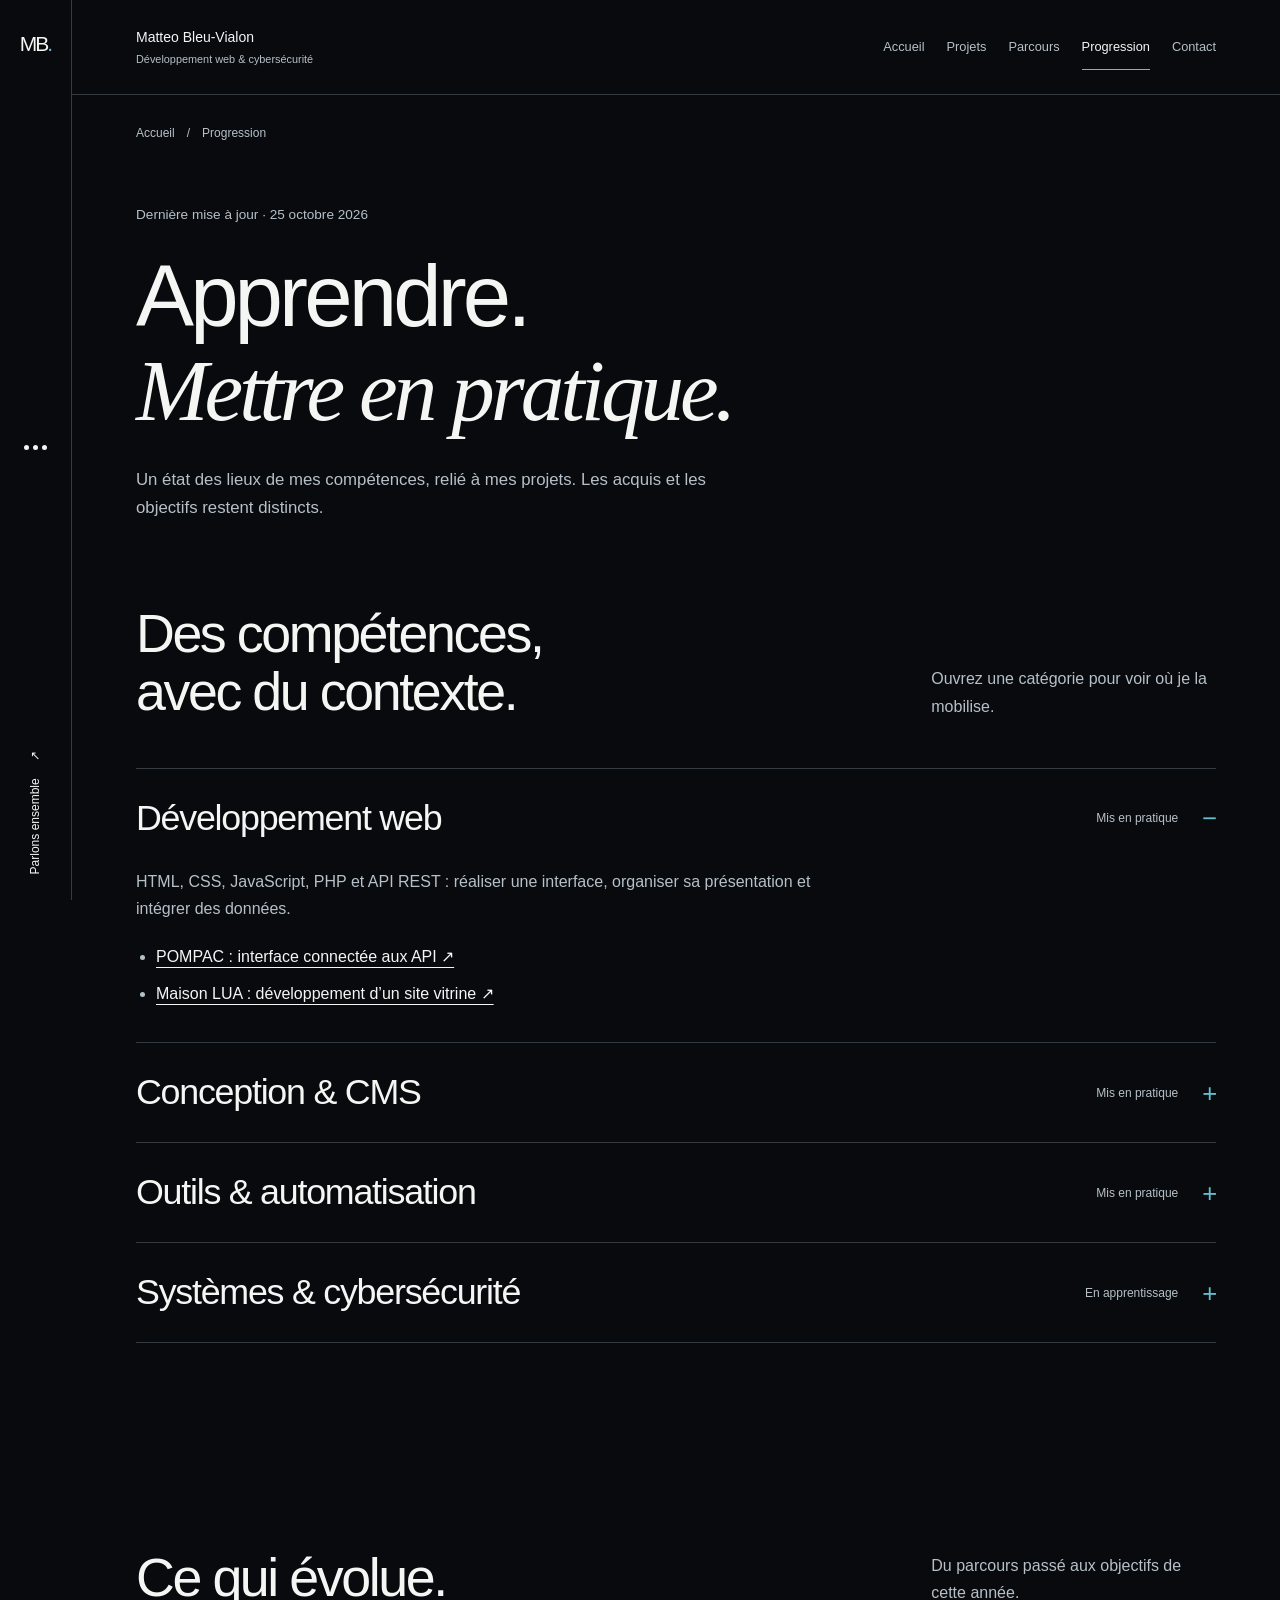
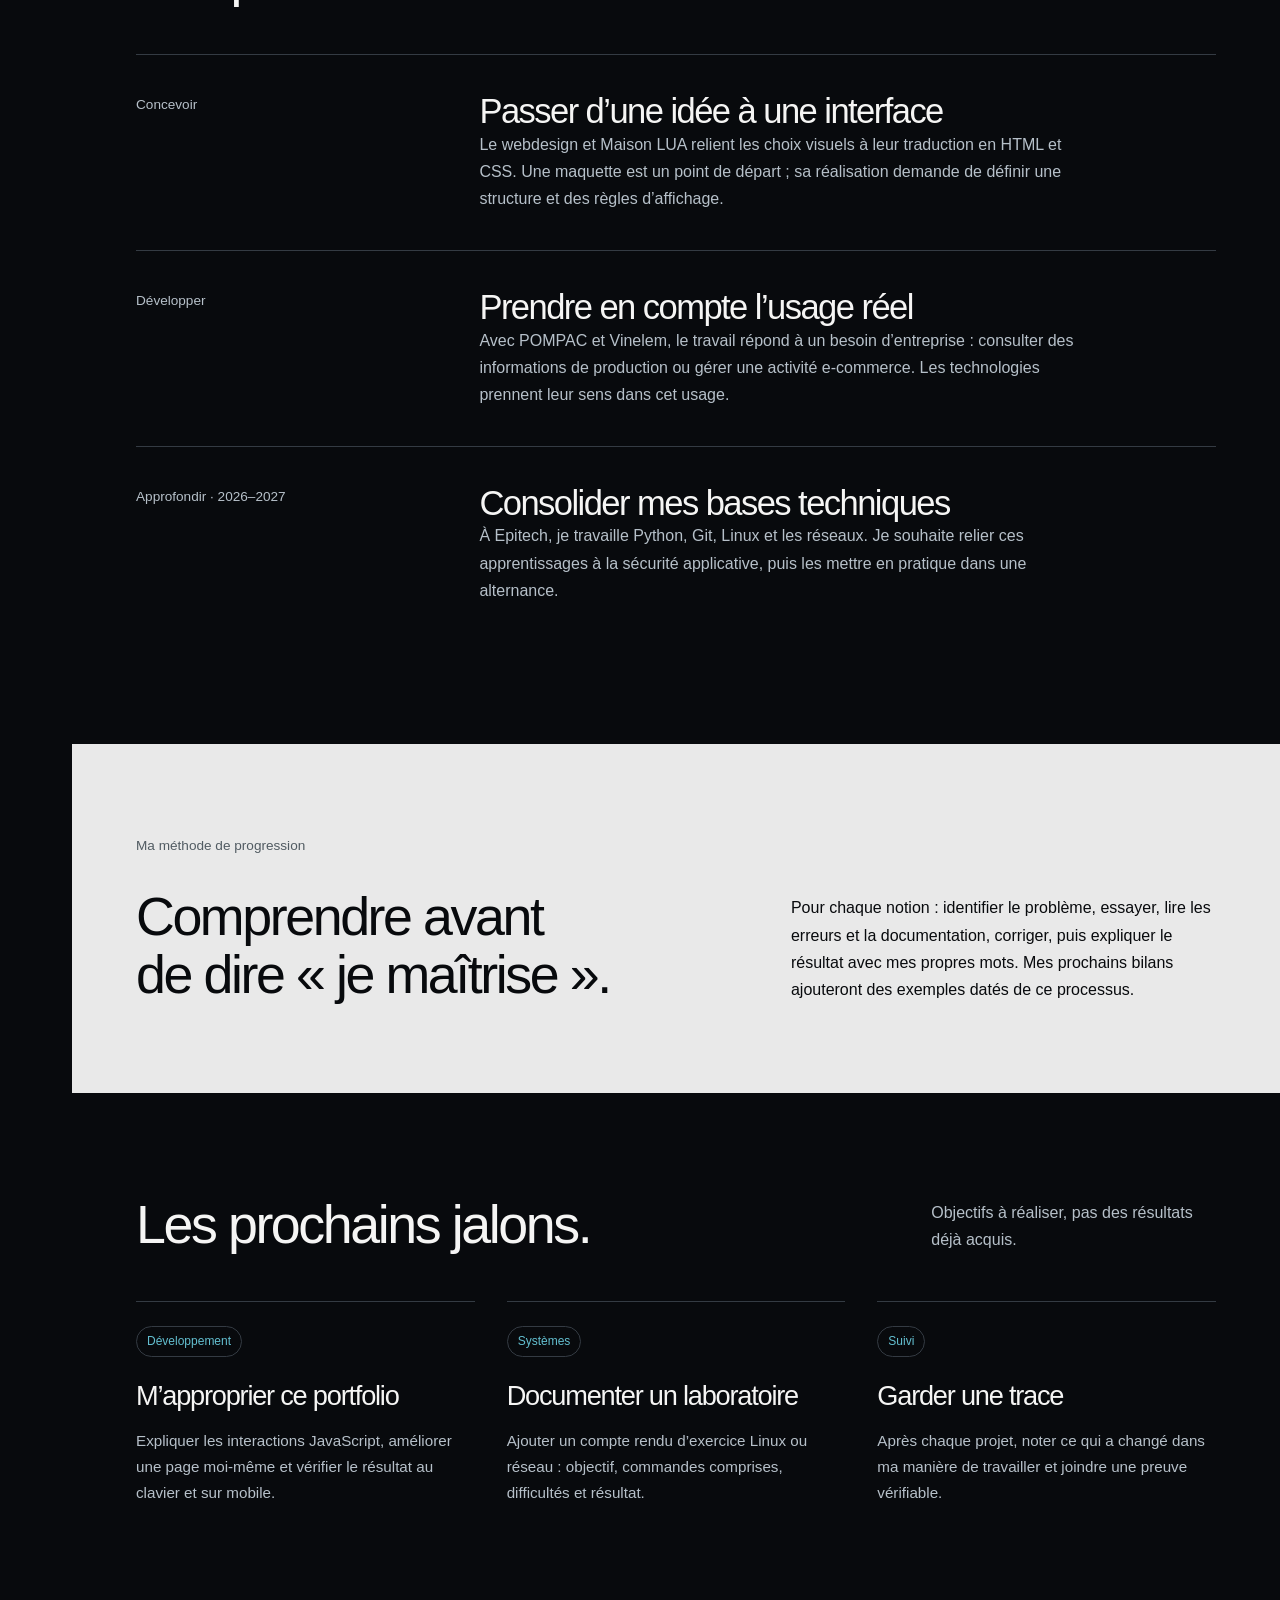
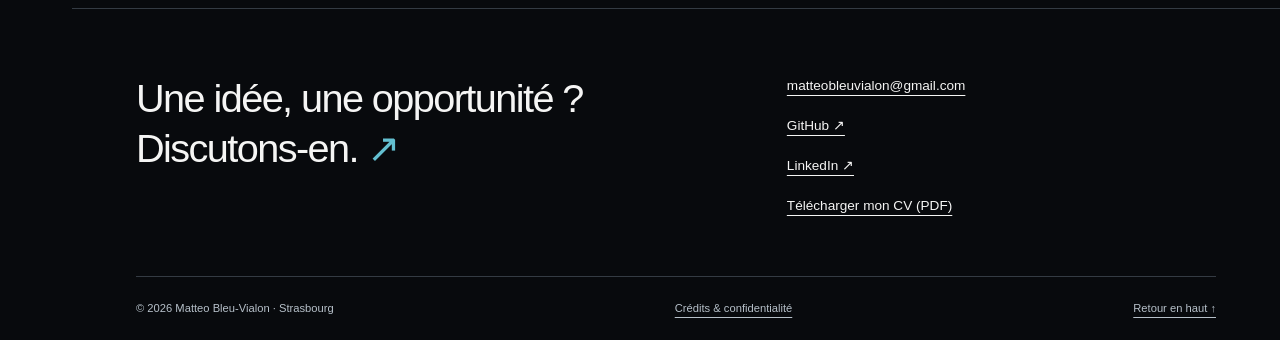
==== progression.html @ c596d95f "Initial commit: portfolio website" ====
<!doctype html>
<html lang="fr">
  <head>
    <meta charset="utf-8" />
    <meta name="viewport" content="width=device-width, initial-scale=1" />
    <title>Progression — Matteo Bleu-Vialon</title>
    <meta
      name="description"
      content="Compétences mises en pratique, apprentissages actuels et objectifs de progression de Matteo Bleu-Vialon à Epitech."
    />
    <meta name="theme-color" content="#080a0d" />
    <meta property="og:title" content="Progression — Matteo Bleu-Vialon" />
    <meta
      property="og:description"
      content="Compétences mises en pratique, apprentissages actuels et objectifs de progression de Matteo Bleu-Vialon à Epitech."
    />
    <meta property="og:type" content="website" />
    <meta property="og:locale" content="fr_FR" />
    <link rel="icon" type="image/svg+xml" href="assets/images/favicon.svg" />
    <link rel="stylesheet" href="assets/css/style.css" />
    <script src="assets/js/main.js" defer></script>
  </head>
  <body id="haut">
    <a class="skip-link" href="#contenu">Aller au contenu</a>
    <aside class="rail" aria-label="Accès rapides">
      <a
        class="monogram"
        href="index.html"
        aria-label="Matteo Bleu-Vialon, accueil"
        >MB<span>.</span></a
      >
      <button
        class="menu-toggle"
        type="button"
        aria-label="Ouvrir le menu"
        aria-haspopup="dialog"
        aria-controls="navigation-dialog"
        hidden
      >
        <span></span><span></span><span></span>
      </button>
      <a class="rail__contact" href="contact.html"
        >Parlons ensemble <span aria-hidden="true">↗</span></a
      >
    </aside>
    <div class="site">
      <header class="site-header">
        <a class="site-header__name" href="index.html"
          >Matteo Bleu-Vialon
          <span>Développement web &amp; cybersécurité</span></a
        >
        <nav class="top-nav" aria-label="Navigation principale">
          <a href="index.html">Accueil</a><a href="projets.html">Projets</a
          ><a href="parcours.html">Parcours</a
          ><a href="progression.html" aria-current="page">Progression</a
          ><a href="contact.html">Contact</a>
        </nav>
      </header>
      <main id="contenu" tabindex="-1">
        <nav class="breadcrumb" aria-label="Fil d’Ariane">
          <a href="index.html">Accueil</a><span aria-hidden="true">/</span
          ><span aria-current="page">Progression</span>
        </nav>
        <header class="page-heading">
          <p class="eyebrow">Dernière mise à jour · 25 octobre 2026</p>
          <h1>Apprendre.<br /><em>Mettre en pratique.</em></h1>
          <p class="page-heading__intro">
            Un état des lieux de mes compétences, relié à mes projets. Les
            acquis et les objectifs restent distincts.
          </p>
        </header>
        <section class="section section--tight" aria-labelledby="skills-title">
          <div class="section-heading">
            <h2 id="skills-title">Des compétences,<br />avec du contexte.</h2>
            <p>Ouvrez une catégorie pour voir où je la mobilise.</p>
          </div>
          <div class="skill-list">
            <details class="skill" open>
              <summary>
                <span>Développement web</span
                ><span class="skill__level">Mis en pratique</span>
              </summary>
              <div class="skill__content">
                <p>
                  HTML, CSS, JavaScript, PHP et API REST : réaliser une
                  interface, organiser sa présentation et intégrer des données.
                </p>
                <ul class="evidence">
                  <li>
                    <a href="projet-pompac.html"
                      >POMPAC : interface connectée aux API ↗</a
                    >
                  </li>
                  <li>
                    <a href="projet-maison-lua.html"
                      >Maison LUA : développement d’un site vitrine ↗</a
                    >
                  </li>
                </ul>
              </div>
            </details>
            <details class="skill">
              <summary>
                <span>Conception &amp; CMS</span
                ><span class="skill__level">Mis en pratique</span>
              </summary>
              <div class="skill__content">
                <p>
                  Figma, WordPress, WooCommerce, Webflow, responsive design et
                  SEO : de la maquette à un site adapté à son contenu et à ses
                  visiteurs.
                </p>
                <ul class="evidence">
                  <li>
                    <a href="projet-maison-lua.html"
                      >Maison LUA : conception et intégration ↗</a
                    >
                  </li>
                  <li>
                    <a href="projet-vinelem.html"
                      >Vinelem : boutique WooCommerce ↗</a
                    >
                  </li>
                  <li>
                    <a href="parcours.html#experience-title"
                      >Gecko Studio : projets clients ↗</a
                    >
                  </li>
                </ul>
              </div>
            </details>
            <details class="skill">
              <summary>
                <span>Outils &amp; automatisation</span
                ><span class="skill__level">Mis en pratique</span>
              </summary>
              <div class="skill__content">
                <p>
                  VS Code, n8n, Suite Adobe et environnements Windows et macOS.
                  Les outils servent la réalisation des projets et
                  l’organisation du travail.
                </p>
                <ul class="evidence">
                  <li>
                    <a href="projet-vinelem.html"
                      >Vinelem : automatisation avec n8n ↗</a
                    >
                  </li>
                  <li>
                    <a href="parcours.html"
                      >POMPAC : supports de communication ↗</a
                    >
                  </li>
                </ul>
              </div>
            </details>
            <details class="skill">
              <summary>
                <span>Systèmes &amp; cybersécurité</span
                ><span class="skill__level">En apprentissage</span>
              </summary>
              <div class="skill__content">
                <p>
                  Python, Git, Linux, fondamentaux réseau et sécurité
                  applicative. Mon objectif est de consolider ces bases par la
                  pratique, sans les présenter comme une expertise
                  professionnelle.
                </p>
                <p>
                  TryHackMe : 32 rooms terminées et 6 badges, selon mon CV de
                  septembre 2026. Exercices sur les fondamentaux réseau, le Web
                  et les environnements Linux/Windows.
                </p>
                <a class="text-link" href="https://tryhackme.com/"
                  >Découvrir la plateforme TryHackMe ↗</a
                >
              </div>
            </details>
          </div>
        </section>
        <section class="section" aria-labelledby="evolution-title">
          <div class="section-heading">
            <h2 id="evolution-title">Ce qui évolue.</h2>
            <p>Du parcours passé aux objectifs de cette année.</p>
          </div>
          <article class="timeline-row">
            <p class="timeline-row__date">Concevoir</p>
            <div>
              <h3>Passer d’une idée à une interface</h3>
              <p>
                Le webdesign et Maison LUA relient les choix visuels à leur
                traduction en HTML et CSS. Une maquette est un point de départ ;
                sa réalisation demande de définir une structure et des règles
                d’affichage.
              </p>
            </div>
          </article>
          <article class="timeline-row">
            <p class="timeline-row__date">Développer</p>
            <div>
              <h3>Prendre en compte l’usage réel</h3>
              <p>
                Avec POMPAC et Vinelem, le travail répond à un besoin
                d’entreprise : consulter des informations de production ou gérer
                une activité e-commerce. Les technologies prennent leur sens
                dans cet usage.
              </p>
            </div>
          </article>
          <article class="timeline-row">
            <p class="timeline-row__date">Approfondir · 2026–2027</p>
            <div>
              <h3>Consolider mes bases techniques</h3>
              <p>
                À Epitech, je travaille Python, Git, Linux et les réseaux. Je
                souhaite relier ces apprentissages à la sécurité applicative,
                puis les mettre en pratique dans une alternance.
              </p>
            </div>
          </article>
        </section>
        <section class="statement">
          <p class="eyebrow">Ma méthode de progression</p>
          <h2>Comprendre avant<br />de dire « je maîtrise ».</h2>
          <div>
            <p>
              Pour chaque notion : identifier le problème, essayer, lire les
              erreurs et la documentation, corriger, puis expliquer le résultat
              avec mes propres mots. Mes prochains bilans ajouteront des
              exemples datés de ce processus.
            </p>
          </div>
        </section>
        <section class="section" aria-labelledby="next-title">
          <div class="section-heading">
            <h2 id="next-title">Les prochains jalons.</h2>
            <p>Objectifs à réaliser, pas des résultats déjà acquis.</p>
          </div>
          <div class="goals">
            <article>
              <span class="small-label">Développement</span>
              <h3>M’approprier ce portfolio</h3>
              <p>
                Expliquer les interactions JavaScript, améliorer une page
                moi-même et vérifier le résultat au clavier et sur mobile.
              </p>
            </article>
            <article>
              <span class="small-label">Systèmes</span>
              <h3>Documenter un laboratoire</h3>
              <p>
                Ajouter un compte rendu d’exercice Linux ou réseau : objectif,
                commandes comprises, difficultés et résultat.
              </p>
            </article>
            <article>
              <span class="small-label">Suivi</span>
              <h3>Garder une trace</h3>
              <p>
                Après chaque projet, noter ce qui a changé dans ma manière de
                travailler et joindre une preuve vérifiable.
              </p>
            </article>
          </div>
        </section>
      </main>
      <footer class="site-footer">
        <div>
          <a class="footer-title" href="contact.html"
            >Une idée, une opportunité ?<br /><span>Discutons-en.</span>
            <span aria-hidden="true">↗</span></a
          >
        </div>
        <div class="footer-links">
          <a href="mailto:matteobleuvialon@gmail.com"
            >matteobleuvialon@gmail.com</a
          ><a href="https://github.com/matteobleuvialon">GitHub ↗</a
          ><a href="https://www.linkedin.com/in/matteo-bleu-vialon-a50511246/"
            >LinkedIn ↗</a
          ><a href="assets/documents/cv-matteo-bleu-vialon.pdf" download
            >Télécharger mon CV (PDF)</a
          >
        </div>
        <div class="footer-bottom">
          <span>© 2026 Matteo Bleu-Vialon · Strasbourg</span
          ><a href="credits.html">Crédits &amp; confidentialité</a
          ><a href="#haut">Retour en haut ↑</a>
        </div>
      </footer>
    </div>
    <dialog class="menu" id="navigation-dialog" aria-labelledby="menu-title">
      <div class="menu__top">
        <p id="menu-title">Explorer le portfolio</p>
        <button class="menu-close" type="button" aria-label="Fermer le menu">
          Fermer <span aria-hidden="true">×</span>
        </button>
      </div>
      <nav class="menu__links" aria-label="Menu complet">
        <a href="index.html">Accueil</a><a href="projets.html">Projets</a
        ><a href="parcours.html">Parcours</a
        ><a href="progression.html" aria-current="page">Progression</a
        ><a href="contact.html">Contact</a>
      </nav>
      <div class="menu__bottom">
        <p>Développer aujourd’hui,<br />sécuriser demain.</p>
        <a href="assets/documents/cv-matteo-bleu-vialon.pdf" download
          >Mon CV en PDF ↗</a
        >
      </div>
    </dialog>
  </body>
</html>
---- assets/css/style.css ----
:root {
  --background: #080a0d;
  --surface: #11171d;
  --text: #f5f5f4;
  --muted: #b6c0c9;
  --line: #343b43;
  --accent: #63bfd0;
  --petrol: #08799a;
  --paper: #e9e9e9;
  --rail: 72px;
  --gutter: clamp(24px, 5vw, 88px);
  color-scheme: dark;
  font-family: Arial, Helvetica, sans-serif;
  background: var(--background);
  color: var(--text);
}

* {
  box-sizing: border-box;
}

html {
  scroll-behavior: smooth;
  scroll-padding-top: 24px;
}

body {
  margin: 0;
  font-size: 16px;
  line-height: 1.7;
}

body.menu-open {
  overflow: hidden;
}

[hidden] {
  display: none !important;
}

img {
  display: block;
  max-width: 100%;
  height: auto;
}

figure,
h1,
h2,
h3,
p {
  margin: 0;
}

p+p {
  margin-top: 18px;
}

a {
  color: inherit;
  text-decoration-thickness: 1px;
  text-underline-offset: 5px;
}

a:hover {
  text-decoration-color: var(--accent);
}

button,
input,
select,
textarea {
  font: inherit;
}

button {
  cursor: pointer;
}

button,
a,
input,
select,
textarea,
summary {
  -webkit-tap-highlight-color: transparent;
}

:focus-visible {
  outline: 2px solid var(--accent);
  outline-offset: 6px;
}

::selection {
  color: var(--background);
  background: var(--accent);
}

h1,
h2,
h3 {
  font-weight: 400;
  line-height: 1.08;
  letter-spacing: -0.045em;
}

h2 {
  font-size: clamp(2rem, 4.2vw, 4rem);
}

h3 {
  font-size: clamp(1.5rem, 2.7vw, 2.6rem);
}

em {
  font-family: Georgia, "Times New Roman", serif;
  font-weight: 400;
}

.visually-hidden {
  position: absolute;
  width: 1px;
  height: 1px;
  margin: -1px;
  padding: 0;
  border: 0;
  overflow: hidden;
  clip-path: inset(50%);
  white-space: nowrap;
}

.skip-link {
  position: fixed;
  top: 12px;
  left: 90px;
  z-index: 100;
  padding: 10px 20px;
  color: var(--background);
  background: var(--text);
  transform: translateY(-160%);
}

.skip-link:focus {
  transform: translateY(0);
}

.site {
  margin-left: var(--rail);
  max-width: 1800px;
}

.section,
.case,
.page-heading,
.breadcrumb,
.site-footer,
.hero {
  padding-inline: var(--gutter);
}

.section {
  padding-block: clamp(64px, 8vw, 120px);
}

.section--tight {
  padding-top: 16px;
}

.section-heading {
  display: flex;
  justify-content: space-between;
  align-items: end;
  gap: 30px;
  margin-bottom: 48px;
}

.section-heading>p {
  max-width: 32ch;
  color: var(--muted);
}

.eyebrow {
  color: var(--muted);
  font-size: 0.85rem;
  margin-bottom: 22px;
}

.section-heading .eyebrow {
  margin-bottom: 18px;
}

.actions {
  display: flex;
  flex-wrap: wrap;
  align-items: center;
  gap: 20px 28px;
  margin-top: 28px;
}

.text-link {
  display: inline-flex;
  align-items: center;
  min-height: 44px;
  padding: 0;
  border: 0;
  background: transparent;
  color: inherit;
  text-decoration: underline;
  text-underline-offset: 6px;
}

.label {
  display: inline-flex;
  align-items: center;
  gap: 10px;
  padding: 8px 17px;
  border-radius: 99px;
  background: var(--text);
  color: var(--background);
  font-size: 0.8rem;
}

.status-dot {
  width: 7px;
  height: 7px;
  border-radius: 50%;
  background: var(--petrol);
}

.small-label {
  display: inline-block;
  padding: 4px 10px;
  border: 1px solid var(--line);
  border-radius: 30px;
  font-size: 0.75rem;
  color: var(--accent);
}

.tags {
  display: flex;
  flex-wrap: wrap;
  gap: 8px;
  list-style: none;
  margin: 22px 0 0;
  padding: 0;
}

.tags li {
  border: 1px solid var(--line);
  border-radius: 30px;
  padding: 4px 12px;
  font-size: 0.75rem;
  color: var(--muted);
}

/* -------------------- */
/* ---- Navigation ---- */
/* -------------------- */

.rail {
  position: fixed;
  inset: 0 auto 0 0;
  width: var(--rail);
  border-right: 1px solid var(--line);
  display: flex;
  align-items: center;
  flex-direction: column;
  z-index: 5;
  background: var(--background);
  padding-block: 26px;
}

.monogram {
  font-size: 21px;
  text-decoration: none;
  letter-spacing: -2px;
}

.monogram span {
  color: var(--accent);
}

.menu-toggle {
  position: absolute;
  top: 47%;
  display: flex;
  align-items: center;
  justify-content: center;
  gap: 4px;
  width: 48px;
  height: 48px;
  padding: 8px;
  border: 0;
  background: transparent;
}

.menu-toggle span {
  width: 5px;
  height: 5px;
  border-radius: 100%;
  background: var(--text);
  transition: transform 0.2s;
}

.menu-toggle:hover span:first-child {
  transform: translateY(-5px);
}

.menu-toggle:hover span:last-child {
  transform: translateY(5px);
}

.rail__contact {
  margin-top: auto;
  writing-mode: vertical-rl;
  transform: rotate(180deg);
  font-size: 0.75rem;
  text-decoration: none;
}

.rail__contact span {
  margin-top: 14px;
}

.site-header {
  display: flex;
  align-items: center;
  justify-content: space-between;
  gap: 24px;
  padding: 25px var(--gutter);
  border-bottom: 1px solid var(--line);
}

.site-header__name {
  text-decoration: none;
  font-size: 0.875rem;
  white-space: nowrap;
}

.site-header__name span {
  display: block;
  color: var(--muted);
  font-size: 0.68rem;
}

.top-nav {
  display: flex;
  flex-wrap: wrap;
  gap: 22px;
  font-size: 0.8rem;
}

.top-nav a {
  display: inline-flex;
  align-items: center;
  min-height: 44px;
  text-decoration: none;
  color: var(--muted);
}

.top-nav a[aria-current],
.top-nav a.is-section {
  color: var(--text);
  box-shadow: 0 1px var(--accent);
}

.menu {
  position: fixed;
  inset: 0 auto 0 0;
  width: min(820px, 90vw);
  max-width: 100vw;
  height: 100dvh;
  max-height: 100dvh;
  margin: 0;
  padding: 36px clamp(25px, 5vw, 80px);
  border: 0;
  border-radius: 0 24px 24px 0;
  background: var(--paper);
  color: var(--background);
}

.menu[open] {
  display: flex;
  flex-direction: column;
  animation: menu-enter 0.3s ease-out;
}

.menu::backdrop {
  background: rgb(0 0 0 / 0.7);
}

.menu :focus-visible {
  outline-color: var(--petrol);
}

.menu__top,
.menu__bottom {
  display: flex;
  justify-content: space-between;
  align-items: center;
  gap: 20px;
  font-size: 0.85rem;
}

.menu-close {
  display: flex;
  gap: 20px;
  align-items: center;
  min-height: 44px;
  border: 0;
  background: transparent;
  color: inherit;
}

.menu-close span {
  font-size: 32px;
}

.menu__links {
  display: flex;
  flex-direction: column;
  margin-block: auto;
  padding-block: 40px;
}

.menu__links a {
  display: block;
  font-size: clamp(2.4rem, 5.8vw, 5.2rem);
  line-height: 1.25;
  letter-spacing: -0.055em;
  text-decoration: none;
  transition:
    transform 0.2s,
    color 0.2s;
}

.menu__links a:nth-child(even) {
  font-family: Georgia, serif;
  font-style: italic;
}

.menu__links a:hover {
  color: var(--petrol);
  transform: translateX(12px);
}

.menu__links a[aria-current],
.menu__links a.is-section {
  color: var(--petrol);
}

.menu__bottom {
  border-top: 1px solid #acb4b8;
  padding-top: 24px;
}

@keyframes menu-enter {
  from {
    transform: translateX(-100%);
  }

  to {
    transform: translateX(0);
  }
}

/* ----------------- */
/* ---- Boutons ---- */
/* ----------------- */

.button {
  position: relative;
  display: inline-flex;
  align-items: center;
  min-height: 52px;
  padding: 14px 28px 14px 44px;
  border: 0;
  border-radius: 99px;
  background: var(--text);
  color: var(--background);
  text-decoration: none;
  font-size: 0.875rem;
  line-height: 1.4;
}

.button__label {
  transition: transform 0.25s;
}

.button__dot {
  position: absolute;
  top: calc(50% - 14px);
  left: 10px;
  width: 28px;
  height: 28px;
  display: grid;
  place-items: center;
  border-radius: 50%;
  color: transparent;
  background: var(--petrol);
  transform: scale(0.2);
  transition:
    transform 0.25s,
    color 0.25s;
  font-size: 20px;
}

.button:hover .button__dot,
.button:focus-visible .button__dot {
  transform: scale(1);
  color: white;
}

.button:hover .button__label,
.button:focus-visible .button__label {
  transform: translateX(7px);
}

/* ----------------- */
/* ---- Accueil ---- */
/* ----------------- */

.hero {
  padding-top: 25px;
}

.hero__top,
.hero__bottom {
  display: flex;
  justify-content: space-between;
  align-items: center;
  flex-wrap: wrap;
  gap: 16px;
  font-size: 0.75rem;
  color: var(--muted);
}

.hero__grid {
  display: grid;
  grid-template-columns: 1.35fr 0.65fr;
  gap: 4vw;
  align-items: center;
  padding-block: clamp(45px, 6vw, 90px);
}

.hero h1 {
  font-size: clamp(3.3rem, 7.9vw, 9rem);
  letter-spacing: -0.065em;
  line-height: 0.98;
}

.hero h1>span {
  display: block;
  font-family: Georgia, serif;
  font-style: italic;
  font-size: 1.2em;
  margin-bottom: 10px;
}

.hero__specialty {
  font-size: clamp(1.15rem, 2vw, 1.7rem);
  color: var(--muted);
  margin-top: 28px;
  line-height: 1.4;
}

.hero__availability {
  margin-top: 36px;
}

.hero__availability p {
  font-size: 0.95rem;
  margin-top: 10px;
}

.hero__availability time {
  color: var(--accent);
}

.hero__portrait {
  position: relative;
  padding: 14px 14px 42px;
  background: var(--paper);
  transform: rotate(3deg);
  max-width: 380px;
  justify-self: end;
  width: 100%;
}

.hero__portrait img {
  width: 100%;
  aspect-ratio: 4 / 5;
  object-fit: cover;
  object-position: 48% 50%;
  filter: saturate(0.65);
}

.hero__portrait figcaption {
  color: #343b43;
  position: absolute;
  bottom: 13px;
  left: 14px;
  font-size: 0.7rem;
}

.hero__intro {
  display: grid;
  grid-template-columns: 1fr 1fr;
  gap: 6vw;
  align-items: start;
  padding-block: 0 50px;
}

.hero__intro h2 {
  font-size: clamp(1.75rem, 3.3vw, 3.4rem);
}

.hero__intro p {
  color: var(--muted);
  max-width: 58ch;
}

.hero__bottom {
  border-top: 1px solid var(--line);
  padding-block: 22px;
}

.inline-list {
  display: flex;
  flex-wrap: wrap;
  gap: 8px 24px;
  padding: 0;
  margin: 0;
  list-style: none;
}

.inline-list li+li::before {
  content: "•";
  margin-right: 20px;
}

.statement {
  display: grid;
  grid-template-columns: 1.3fr 1fr;
  gap: 30px 8vw;
  padding: clamp(48px, 7vw, 100px) var(--gutter);
  background: var(--paper);
  color: var(--background);
}

.statement .eyebrow {
  grid-column: 1 / -1;
  color: #515b62;
  margin: 0;
}

.statement>div {
  align-self: end;
}

.statement p {
  max-width: 56ch;
}

.statement a {
  margin-top: 22px;
}

.learning-teaser {
  display: grid;
  grid-template-columns: 1fr 1fr;
  gap: 7vw;
  align-items: center;
}

.learning-teaser>div>p:not(.eyebrow) {
  color: var(--muted);
  margin-bottom: 24px;
}

/* -------------------------- */
/* ---- Pages et projets ---- */
/* -------------------------- */

.breadcrumb {
  display: flex;
  flex-wrap: wrap;
  gap: 12px;
  padding-top: 28px;
  font-size: 0.75rem;
  color: var(--muted);
}

.breadcrumb a {
  text-decoration: none;
}

.page-heading {
  padding-block: 60px 65px;
}

.page-heading h1 {
  font-size: clamp(3rem, 6.8vw, 7rem);
  max-width: 18ch;
}

.page-heading__intro {
  max-width: 64ch;
  color: var(--muted);
  margin-top: 28px;
  font-size: 1.05rem;
}

.project-grid {
  display: grid;
  grid-template-columns: repeat(2, minmax(0, 1fr));
  gap: 60px 32px;
}

.project-card__image {
  display: block;
  overflow: hidden;
  text-decoration: none;
}

.project-card__image img {
  transition: transform 0.4s;
}

.project-card__image:hover img {
  transform: scale(1.025);
}

.project-visual {
  margin: 0;
  overflow: hidden;
}

.project-visual img {
  width: 100%;
}

.project-visual figcaption {
  padding: 10px 16px;
  font-size: 0.65rem;
  color: #b6c0c9;
  background: #11171d;
}

.project-card__meta {
  display: flex;
  justify-content: space-between;
  gap: 20px;
  color: var(--muted);
  font-size: 0.72rem;
  margin: 20px 0 12px;
}

.project-card :is(h2, h3) {
  font-size: clamp(1.4rem, 2.4vw, 2.2rem);
  line-height: 1.2;
}

.project-card :is(h2, h3) a {
  display: flex;
  justify-content: space-between;
  gap: 15px;
  text-decoration: none;
}

.project-card :is(h2, h3) a span {
  color: var(--accent);
}

.project-card>p {
  color: var(--muted);
  font-size: 0.9rem;
  margin-top: 14px;
  max-width: 58ch;
}

.filters {
  display: flex;
  flex-wrap: wrap;
  gap: 10px;
}

.filter {
  padding: 10px 20px;
  min-height: 44px;
  background: transparent;
  color: var(--muted);
  border: 1px solid var(--line);
  border-radius: 30px;
  font-size: 0.85rem;
}

.filter.is-active {
  background: var(--text);
  color: var(--background);
  border-color: var(--text);
}

.filter-status {
  margin-block: 16px 28px;
  font-size: 0.75rem;
  color: var(--muted);
}

.note {
  margin: 0 var(--gutter) 80px;
  padding: 32px;
  border-left: 2px solid var(--accent);
  background: var(--surface);
}

.note h2 {
  font-size: 1.4rem;
  margin-bottom: 16px;
}

.note p {
  color: var(--muted);
  max-width: 80ch;
}

.note a {
  margin-top: 18px;
}

.case>.project-visual {
  max-width: 1100px;
  margin: 0 auto;
}

.case>.project-visual img {
  max-height: 600px;
  object-fit: contain;
  background: #111b24;
}

.case__facts {
  display: grid;
  grid-template-columns: 1fr 1fr;
  gap: 30px;
  padding-block: 36px;
}

.case__facts>div>span {
  font-size: 0.75rem;
  color: var(--muted);
}

.case__facts p,
.case__facts .tags {
  margin-top: 8px;
}

.case__row {
  display: grid;
  grid-template-columns: 0.8fr 1.2fr;
  gap: 7vw;
  padding-block: 44px;
  border-top: 1px solid var(--line);
}

.case__row h2 {
  font-size: clamp(1.8rem, 3vw, 3rem);
}

.case__row p {
  color: var(--muted);
  max-width: 65ch;
}

.steps {
  padding-left: 22px;
  color: var(--muted);
}

.steps li {
  padding-left: 10px;
  margin-block: 16px;
}

.steps li::marker {
  color: var(--accent);
}

.case .note {
  margin: 24px 0 48px;
}

.case__next {
  display: flex;
  justify-content: space-between;
  flex-wrap: wrap;
  gap: 20px;
  padding-block: 24px 70px;
  border-top: 1px solid var(--line);
  font-size: 0.85rem;
}

/* ------------------ */
/* ---- Parcours ---- */
/* ------------------ */

.about {
  display: grid;
  grid-template-columns: 0.8fr 1.2fr;
  gap: 8vw;
  align-items: center;
}

.about img {
  aspect-ratio: 4 / 5;
  object-fit: cover;
}

.about p {
  color: var(--muted);
  margin-top: 24px;
}

.about .button {
  margin-top: 25px;
}

.timeline-row {
  display: grid;
  grid-template-columns: 0.55fr 1.45fr;
  gap: 5vw;
  padding-block: 38px;
  border-top: 1px solid var(--line);
}

.timeline-row__date {
  color: var(--muted);
  font-size: 0.85rem;
}

.timeline-row__date .small-label {
  display: block;
  width: fit-content;
  margin-top: 10px;
}

.timeline-row .role {
  color: var(--text);
  margin-block: 12px;
}

.timeline-row p:not(.role) {
  color: var(--muted);
  max-width: 70ch;
}

.timeline-row a {
  margin-top: 15px;
}

.personal {
  display: grid;
  grid-template-columns: 1fr 1fr;
  gap: 7vw;
  background: var(--surface);
}

.quality-list {
  font-family: Georgia, serif;
  font-style: italic;
  font-size: clamp(2rem, 4vw, 4rem);
  line-height: 1.3;
  margin-top: 35px;
}

.personal h3 {
  font-size: 1.4rem;
}

.languages {
  margin-bottom: 45px;
}

.languages>div {
  display: flex;
  justify-content: space-between;
  flex-wrap: wrap;
  gap: 10px;
  padding-block: 14px;
  border-bottom: 1px solid var(--line);
}

.languages dd {
  margin: 0;
  color: var(--muted);
  font-size: 0.85rem;
}

.personal .tags {
  margin-bottom: 25px;
}

.personal>div>p:last-child:not(.quality-list) {
  font-size: 0.85rem;
  color: var(--muted);
}

.skill {
  border-top: 1px solid var(--line);
}

.skill:last-child {
  border-bottom: 1px solid var(--line);
}

.skill summary {
  display: flex;
  align-items: center;
  gap: 24px;
  padding: 28px 0;
  cursor: pointer;
  list-style: none;
  font-size: clamp(1.3rem, 2.8vw, 2.6rem);
  letter-spacing: -0.035em;
  line-height: 1.2;
}

.skill summary::-webkit-details-marker {
  display: none;
}

.skill summary::after {
  content: "+";
  margin-left: 0;
  font-size: 1.6rem;
  color: var(--accent);
}

.skill[open] summary::after {
  content: "−";
}

.skill__level {
  margin-left: auto;
  font-size: 0.75rem;
  color: var(--muted);
  letter-spacing: 0;
  white-space: nowrap;
}

.skill__content {
  max-width: 78ch;
  padding-bottom: 30px;
  color: var(--muted);
}

.evidence {
  padding-left: 20px;
  margin-bottom: 0;
}

.evidence li {
  padding-block: 5px;
}

.evidence a {
  color: var(--text);
}

.goals {
  display: grid;
  grid-template-columns: repeat(3, 1fr);
  gap: 32px;
}

.goals article {
  border-top: 1px solid var(--line);
  padding-top: 24px;
}

.goals h3 {
  font-size: 1.7rem;
  margin-block: 24px 18px;
}

.goals p {
  color: var(--muted);
  font-size: 0.95rem;
}

/* ----------------- */
/* ---- Contact ---- */
/* ----------------- */

.contact {
  display: grid;
  grid-template-columns: 0.9fr 1.1fr;
  gap: 7vw;
}

.contact__info h2 {
  font-size: clamp(1.6rem, 2.6vw, 2.5rem);
  margin-block: 26px;
  line-height: 1.3;
}

.contact__info time {
  color: var(--accent);
}

.contact__terms {
  padding-left: 20px;
  color: var(--muted);
  font-size: 0.9rem;
}

.contact__terms li {
  padding-block: 4px;
}

.contact__direct {
  display: flex;
  flex-direction: column;
  align-items: start;
  gap: 12px;
  margin-top: 36px;
  font-size: 0.9rem;
  overflow-wrap: anywhere;
}

.contact__direct a {
  min-height: 30px;
}

.contact__form {
  background: var(--surface);
  padding: clamp(24px, 3vw, 44px);
}

.contact__form h2 {
  font-size: 1.8rem;
}

.contact__form>p {
  margin-block: 18px 26px;
  color: var(--muted);
  font-size: 0.8rem;
}

fieldset {
  border: 0;
  padding: 0;
  margin: 0;
  min-width: 0;
}

.form-grid {
  display: grid;
  grid-template-columns: 1fr 1fr;
  gap: 20px;
}

.field {
  display: flex;
  flex-direction: column;
  gap: 9px;
  margin-bottom: 22px;
}

.field label {
  font-size: 0.8rem;
}

.field label span {
  color: var(--muted);
}

input,
select,
textarea {
  width: 100%;
  min-width: 0;
  border: 1px solid #58616b;
  background: var(--background);
  color: var(--text);
  padding: 12px;
  border-radius: 3px;
  font-size: 1rem;
}

textarea {
  resize: vertical;
  min-height: 150px;
}

input::placeholder,
textarea::placeholder {
  color: #a0aab4;
  opacity: 1;
}

input:user-invalid,
textarea:user-invalid,
select:user-invalid {
  border-color: #f1a39b;
}

.field__hint {
  color: var(--muted);
  font-size: 0.7rem;
}

.form-status {
  font-size: 0.85rem;
  color: var(--accent);
  margin-top: 22px;
}

#copy-fallback label {
  display: block;
  font-size: 0.8rem;
  margin-block: 14px;
}

.prose {
  max-width: 1000px;
}

.prose h2 {
  font-size: 1.7rem;
  margin-block: 35px 18px;
}

.prose p {
  color: var(--muted);
}

/* 8. Pied de page. */
.site-footer {
  display: grid;
  grid-template-columns: 1.4fr 1fr;
  gap: 50px;
  padding-top: 65px;
  border-top: 1px solid var(--line);
}

.footer-title {
  display: inline-block;
  font-size: clamp(1.6rem, 3.1vw, 3rem);
  line-height: 1.25;
  letter-spacing: -0.04em;
  text-decoration: none;
}

.footer-title>span:first-child {
  font-family: Georgia, serif;
  font-style: italic;
}

.footer-title>span:last-child {
  color: var(--accent);
}

.footer-links {
  display: flex;
  flex-direction: column;
  align-items: flex-start;
  gap: 8px;
  font-size: 0.85rem;
  overflow-wrap: anywhere;
}

.footer-links a {
  min-height: 32px;
}

.footer-bottom {
  grid-column: 1 / -1;
  display: flex;
  flex-wrap: wrap;
  justify-content: space-between;
  gap: 18px;
  border-top: 1px solid var(--line);
  padding-block: 22px;
  font-size: 0.7rem;
  color: var(--muted);
}

/* -------------------- */
/* ---- Responsive ---- */
/* -------------------- */

@media (min-width: 1872px) {
  .site {
    margin-inline: auto;
    padding-left: var(--rail);
  }
}

@media (max-width: 1050px) {
  .site-header__name span {
    display: none;
  }

  .top-nav {
    gap: 14px;
  }

  .site-header {
    gap: 15px;
    padding-inline: 25px;
  }

  .hero h1 {
    font-size: 8.2vw;
  }

  .hero__grid {
    grid-template-columns: 1.2fr 0.8fr;
  }

  .contact {
    gap: 30px;
    grid-template-columns: 0.85fr 1.15fr;
  }

  .form-grid {
    grid-template-columns: 1fr;
    gap: 0;
  }
}

@media (max-width: 760px) {
  :root {
    --rail: 0px;
    --gutter: 24px;
  }

  html {
    scroll-padding-top: 90px;
  }

  .site {
    padding-top: 64px;
  }

  .rail {
    width: 100%;
    height: 64px;
    flex-direction: row;
    justify-content: space-between;
    padding: 0 24px;
    border-right: 0;
    border-bottom: 1px solid var(--line);
  }

  .menu-toggle {
    position: static;
  }

  .rail__contact {
    writing-mode: horizontal-tb;
    transform: none;
    margin-top: 0;
    margin-left: auto;
    margin-right: 15px;
    order: 1;
  }

  .menu-toggle {
    order: 2;
  }

  .site-header {
    padding: 12px 24px;
  }

  .site-header__name {
    display: none;
  }

  .top-nav {
    width: 100%;
    justify-content: space-between;
    gap: 8px;
    font-size: 0.75rem;
  }

  .skip-link {
    left: 12px;
  }

  .hero__grid {
    gap: 28px;
    padding-block: 45px;
  }

  .hero h1 {
    font-size: 8.9vw;
  }

  .hero__portrait {
    padding: 7px 7px 30px;
  }

  .hero__portrait figcaption {
    font-size: 0.55rem;
    bottom: 8px;
    left: 7px;
  }

  .hero__specialty {
    font-size: 1.1rem;
  }

  .hero__availability .label {
    font-size: 0.7rem;
    padding: 7px 10px;
  }

  .hero__availability p {
    font-size: 0.8rem;
  }

  .hero__intro,
  .statement,
  .learning-teaser,
  .about,
  .personal,
  .contact {
    grid-template-columns: 1fr;
    gap: 30px;
  }

  .hero__intro {
    padding-top: 15px;
  }

  .hero__intro h2 {
    font-size: 2.1rem;
  }

  .hero__bottom {
    align-items: start;
  }

  .inline-list {
    gap: 5px 15px;
  }

  .inline-list li+li::before {
    margin-right: 12px;
  }

  .section-heading {
    align-items: start;
    flex-direction: column;
    gap: 20px;
    margin-bottom: 30px;
  }

  .page-heading {
    padding-block: 42px;
  }

  .page-heading h1 {
    font-size: clamp(2.6rem, 8.3vw, 4rem);
  }

  .project-grid {
    gap: 40px 20px;
  }

  .project-card__meta {
    flex-direction: column;
    gap: 2px;
  }

  .project-card :is(h2, h3) {
    font-size: 1.5rem;
  }

  .project-card .tags {
    gap: 5px;
  }

  .project-card .tags li {
    font-size: 0.65rem;
    padding: 4px 8px;
  }

  .project-card__image figcaption {
    font-size: 0.55rem;
    padding-inline: 8px;
  }

  .about>div:first-child {
    max-width: 360px;
  }

  .timeline-row {
    grid-template-columns: 1fr;
    gap: 15px;
  }

  .case__row {
    grid-template-columns: 1fr;
    gap: 22px;
  }

  .case__facts {
    grid-template-columns: 1fr;
    gap: 20px;
  }

  .skill summary {
    flex-wrap: wrap;
    gap: 12px;
    font-size: 1.4rem;
  }

  .skill__level {
    font-size: 0.65rem;
  }

  .goals {
    grid-template-columns: 1fr;
    gap: 35px;
  }

  .site-footer {
    grid-template-columns: 1fr;
    gap: 32px;
  }

  .menu {
    width: 100%;
    border-radius: 0;
  }

  .menu__links a {
    font-size: clamp(2.8rem, 9vw, 4.5rem);
  }

  .menu__bottom {
    align-items: start;
  }
}

@media (max-width: 480px) {
  .hero__grid {
    grid-template-columns: 1fr;
  }

  .hero h1 {
    font-size: clamp(3rem, 13vw, 4.5rem);
  }

  .hero__portrait {
    width: 65%;
    max-width: 230px;
    margin-top: 8px;
    justify-self: end;
  }

  .hero__portrait figcaption {
    font-size: 0.6rem;
  }

  .hero__availability {
    margin-top: 24px;
  }

  .hero__availability p {
    font-size: 0.9rem;
  }

  .hero__top {
    font-size: 0.65rem;
    gap: 8px;
  }

  .hero__intro h2 {
    font-size: 1.8rem;
  }

  .hero__bottom,
  .inline-list {
    flex-direction: column;
  }

  .inline-list li+li::before {
    content: none;
  }

  .project-grid {
    grid-template-columns: 1fr;
  }

  .project-card__meta {
    flex-direction: row;
  }

  .project-card__image figcaption {
    font-size: 0.65rem;
  }

  .contact__form {
    padding: 22px 18px;
  }

  .skill__level {
    margin-left: 0;
    width: calc(100% - 35px);
    order: 2;
  }

  .skill summary::after {
    margin-left: auto;
  }

  .note {
    padding: 22px;
  }

  .menu__top {
    font-size: 0.75rem;
  }

  .menu__bottom {
    flex-direction: column;
    gap: 15px;
  }
}

@media (prefers-reduced-motion: reduce) {
  html {
    scroll-behavior: auto;
  }

  *,
  *::before,
  *::after {
    animation: none !important;
    transition: none !important;
  }
}

@media print {
  :root {
    color-scheme: light;
  }

  body {
    background: white;
    color: black;
  }

  .rail,
  .site-header,
  .menu,
  .filters,
  .site-footer,
  .skip-link {
    display: none;
  }

  .site {
    margin: 0;
    padding: 0;
  }

  .hero__grid {
    padding-block: 20px;
  }

  .section {
    padding-block: 25px;
  }

  .project-card,
  .timeline-row {
    break-inside: avoid;
  }
}
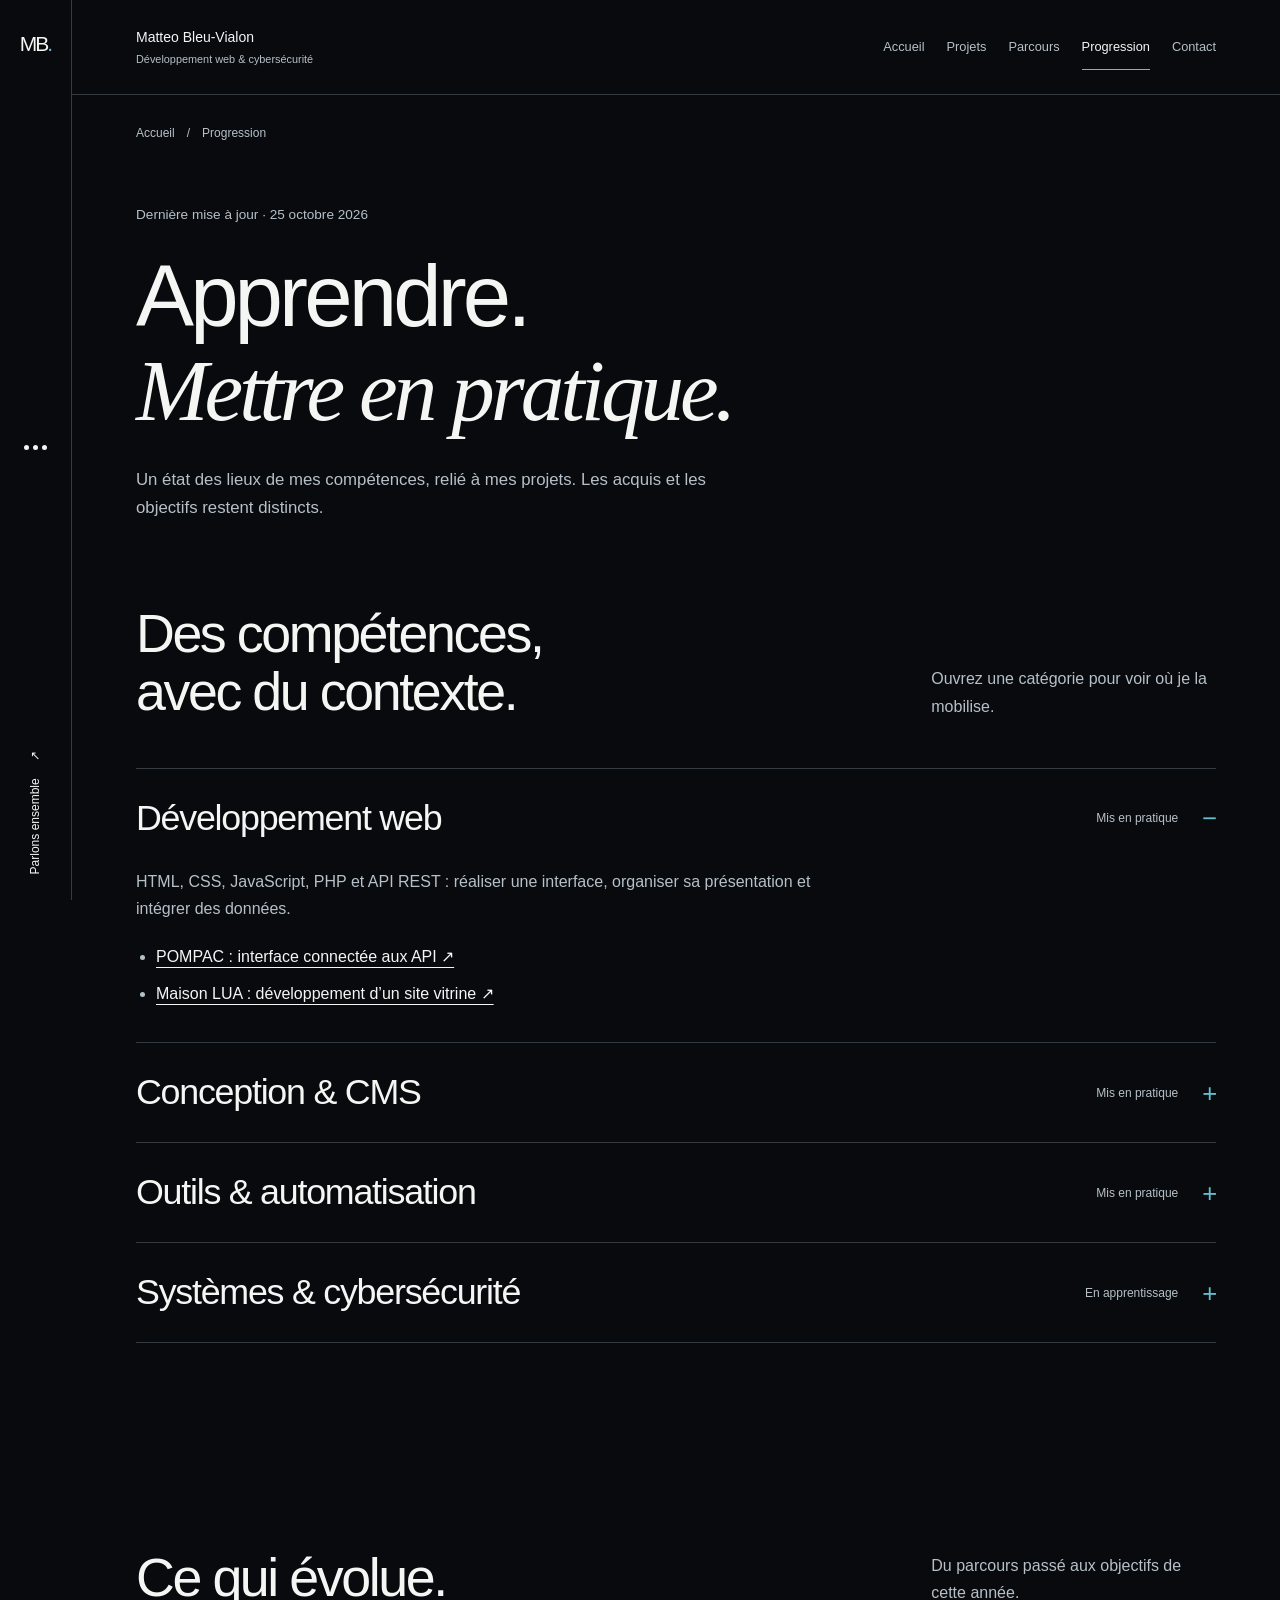
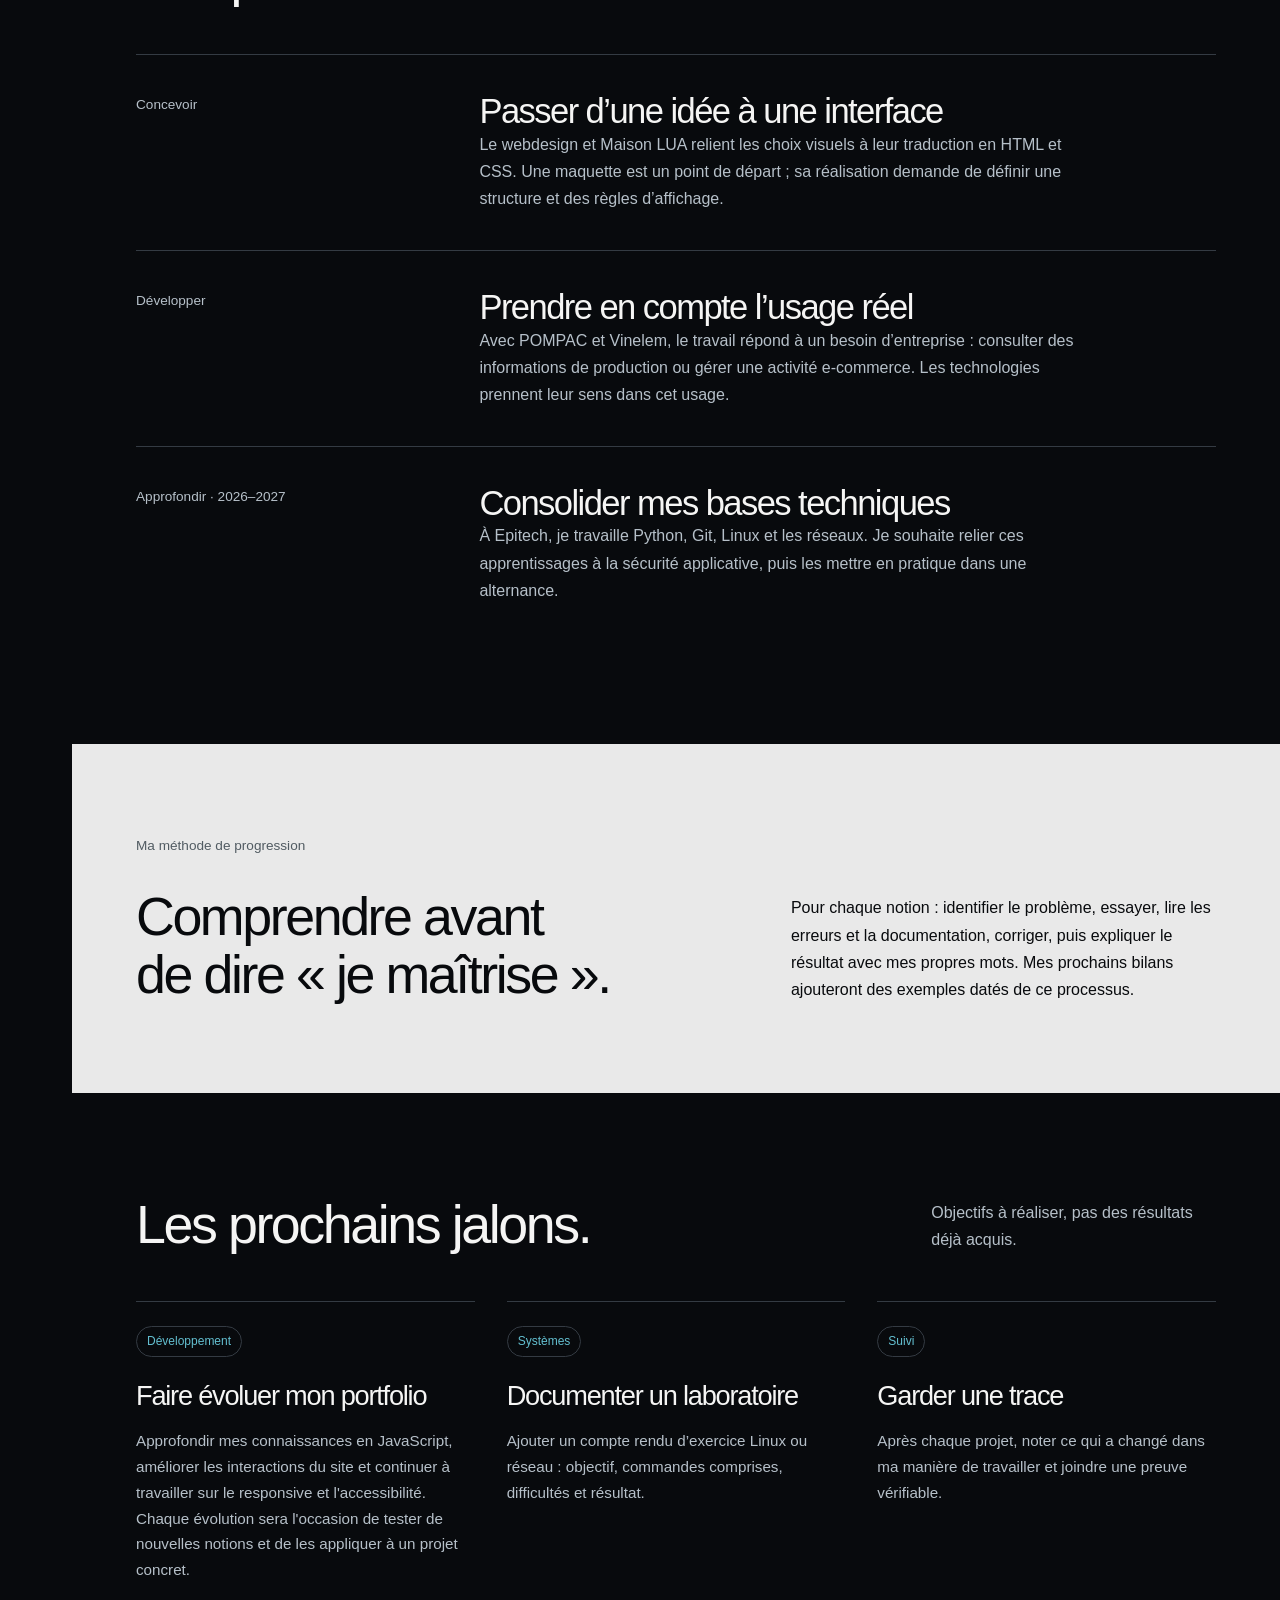
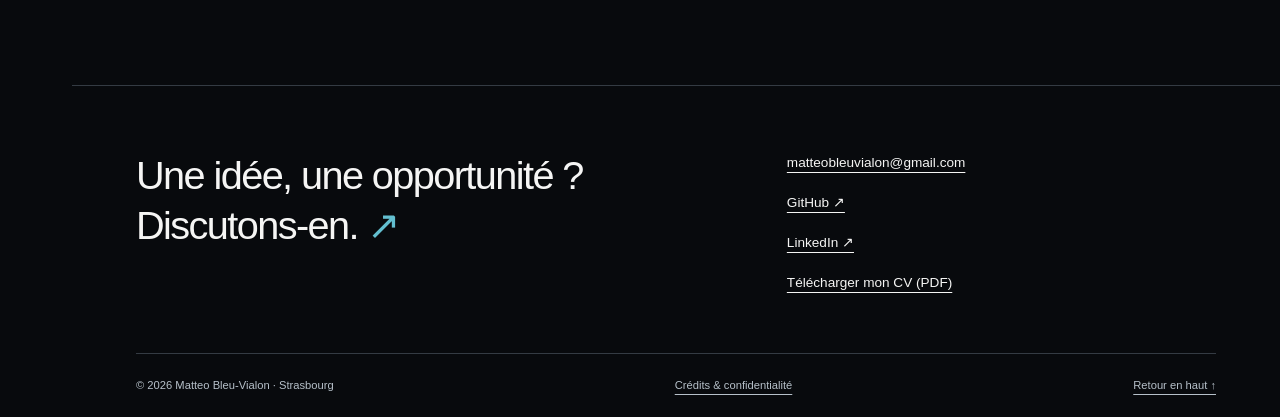
==== commit 0764cdf0: "docs: update portfolio content and project documentation" ====
--- a/progression.html
+++ b/progression.html
@@ -167,9 +167,11 @@
                   professionnelle.
                 </p>
                 <p>
-                  TryHackMe : 32 rooms terminées et 6 badges, selon mon CV de
-                  septembre 2026. Exercices sur les fondamentaux réseau, le Web
-                  et les environnements Linux/Windows.
+                  Sur TryHackMe, j'ai terminé 32 rooms et obtenu
+                  6 badges lors de mon dernier bilan en septembre 2026.
+                  Ces exercices m'ont permis de découvrir
+                  différentes notions liées aux réseaux, au web,
+                  à Linux et à Windows.
                 </p>
                 <a class="text-link" href="https://tryhackme.com/"
                   >Découvrir la plateforme TryHackMe ↗</a
@@ -239,10 +241,15 @@
           <div class="goals">
             <article>
               <span class="small-label">Développement</span>
-              <h3>M’approprier ce portfolio</h3>
-              <p>
-                Expliquer les interactions JavaScript, améliorer une page
-                moi-même et vérifier le résultat au clavier et sur mobile.
+              <h3>Faire évoluer mon portfolio</h3>
+              <p>
+                Approfondir mes connaissances en JavaScript,
+                améliorer les interactions du site et
+                continuer à travailler sur le responsive
+                et l'accessibilité.
+                Chaque évolution sera l'occasion de tester
+                de nouvelles notions et de les appliquer
+                à un projet concret.
               </p>
             </article>
             <article>
